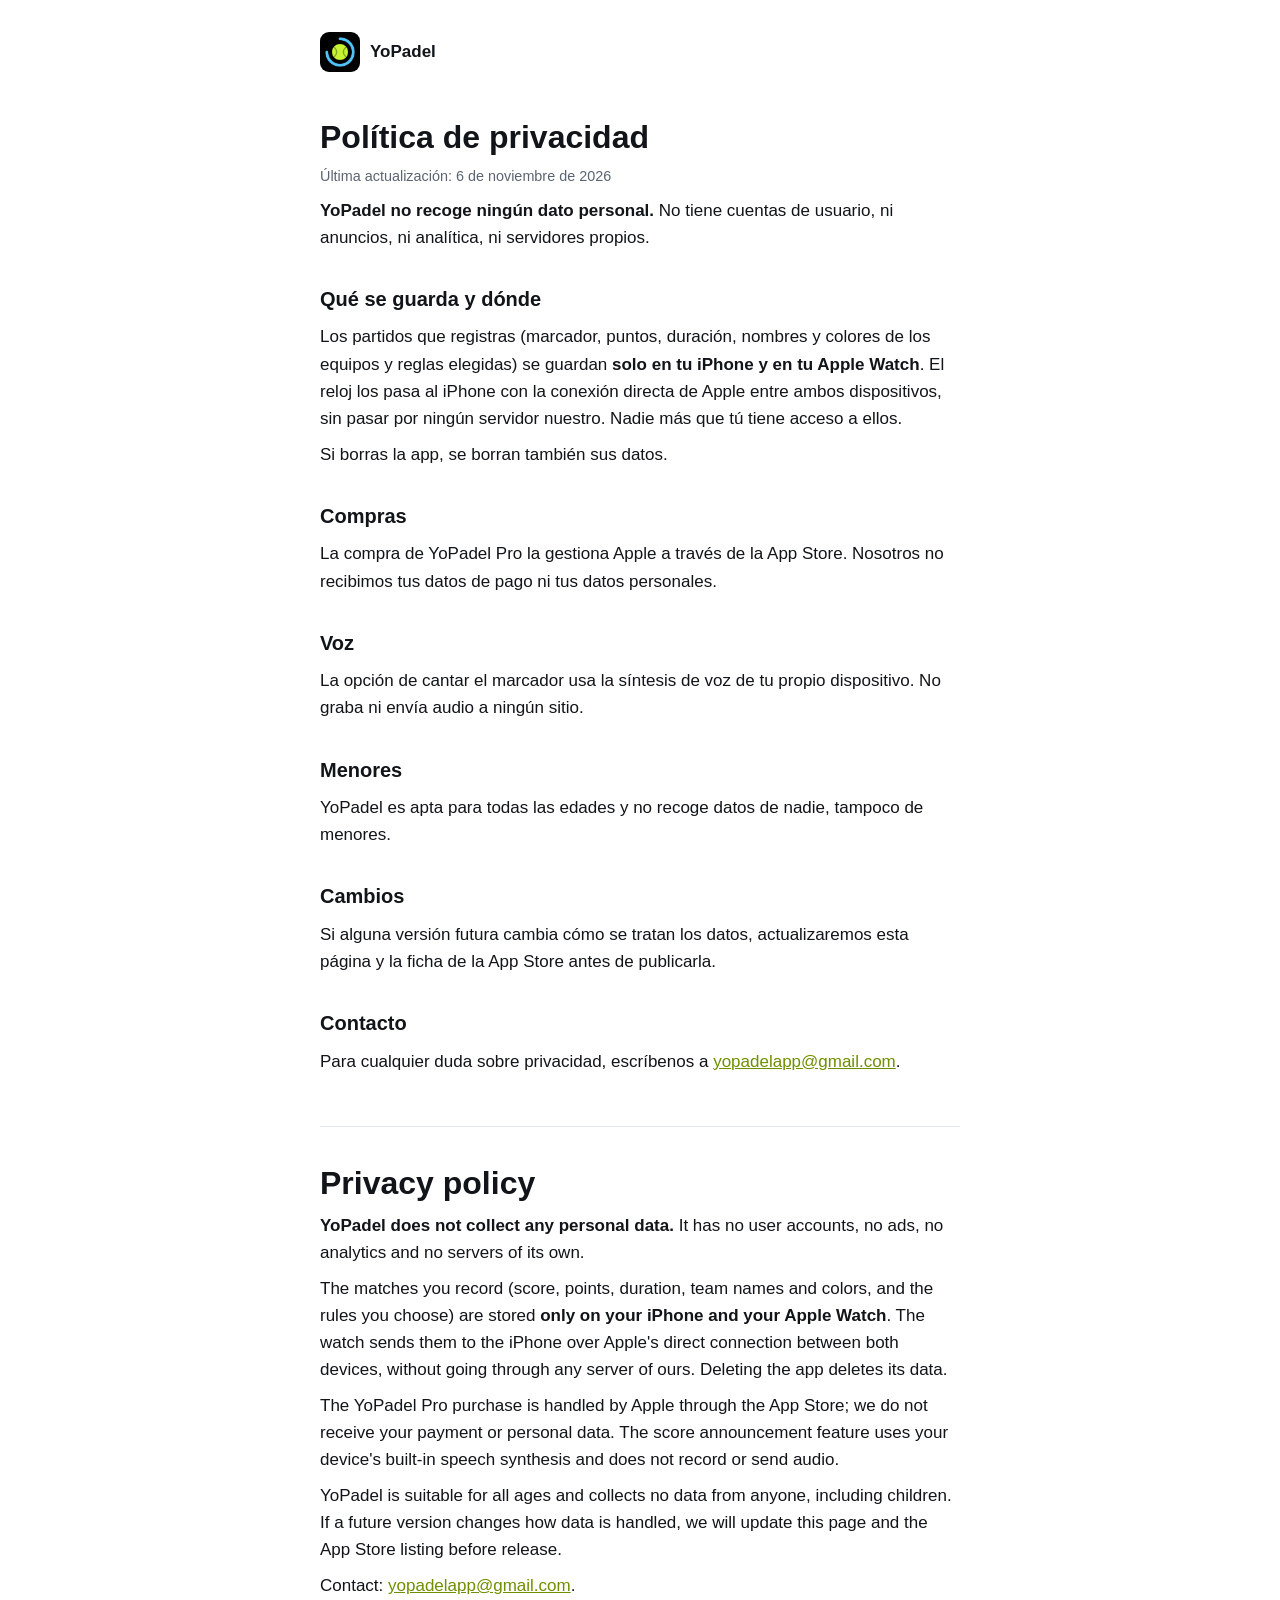
==== yopadel/privacidad.html @ 03afadad "Web de ScrappyShip: portada y YoPadel en su carpeta" ====
<!doctype html>
<html lang="es">
<head>
<meta charset="utf-8">
<meta name="viewport" content="width=device-width, initial-scale=1">
<title>YoPadel · Política de privacidad</title>
<link rel="stylesheet" href="estilo.css">
</head>
<body>
<main>
  <a class="marca" href="index.html"><img src="icono.png" alt="" width="40" height="40"> YoPadel</a>

  <h1>Política de privacidad</h1>
  <p class="fecha">Última actualización: 6 de noviembre de 2026</p>

  <p><strong>YoPadel no recoge ningún dato personal.</strong> No tiene cuentas de usuario, ni anuncios, ni analítica, ni servidores propios.</p>

  <h2>Qué se guarda y dónde</h2>
  <p>Los partidos que registras (marcador, puntos, duración, nombres y colores de los equipos y reglas elegidas) se guardan <strong>solo en tu iPhone y en tu Apple Watch</strong>. El reloj los pasa al iPhone con la conexión directa de Apple entre ambos dispositivos, sin pasar por ningún servidor nuestro. Nadie más que tú tiene acceso a ellos.</p>
  <p>Si borras la app, se borran también sus datos.</p>

  <h2>Compras</h2>
  <p>La compra de YoPadel Pro la gestiona Apple a través de la App Store. Nosotros no recibimos tus datos de pago ni tus datos personales.</p>

  <h2>Voz</h2>
  <p>La opción de cantar el marcador usa la síntesis de voz de tu propio dispositivo. No graba ni envía audio a ningún sitio.</p>

  <h2>Menores</h2>
  <p>YoPadel es apta para todas las edades y no recoge datos de nadie, tampoco de menores.</p>

  <h2>Cambios</h2>
  <p>Si alguna versión futura cambia cómo se tratan los datos, actualizaremos esta página y la ficha de la App Store antes de publicarla.</p>

  <h2>Contacto</h2>
  <p>Para cualquier duda sobre privacidad, escríbenos a <a href="mailto:yopadelapp@gmail.com">yopadelapp@gmail.com</a>.</p>

  <hr>

  <h1 lang="en">Privacy policy</h1>
  <div lang="en">
    <p><strong>YoPadel does not collect any personal data.</strong> It has no user accounts, no ads, no analytics and no servers of its own.</p>
    <p>The matches you record (score, points, duration, team names and colors, and the rules you choose) are stored <strong>only on your iPhone and your Apple Watch</strong>. The watch sends them to the iPhone over Apple's direct connection between both devices, without going through any server of ours. Deleting the app deletes its data.</p>
    <p>The YoPadel Pro purchase is handled by Apple through the App Store; we do not receive your payment or personal data. The score announcement feature uses your device's built-in speech synthesis and does not record or send audio.</p>
    <p>YoPadel is suitable for all ages and collects no data from anyone, including children. If a future version changes how data is handled, we will update this page and the App Store listing before release.</p>
    <p>Contact: <a href="mailto:yopadelapp@gmail.com">yopadelapp@gmail.com</a>.</p>
  </div>
</main>
</body>
</html>
---- yopadel/estilo.css ----
:root { color-scheme: light dark; --fondo: #ffffff; --texto: #111418; --suave: #5b6472; --lima: #6f8f00; --borde: #e3e6ea; }
@media (prefers-color-scheme: dark) { :root { --fondo: #000000; --texto: #f2f4f7; --suave: #9aa4b2; --lima: #c6f432; --borde: #23272e; } }
* { box-sizing: border-box; }
body { margin: 0; background: var(--fondo); color: var(--texto);
  font: 17px/1.6 -apple-system, BlinkMacSystemFont, "SF Pro Text", "Segoe UI", Roboto, sans-serif; }
main { max-width: 680px; margin: 0 auto; padding: 32px max(20px, env(safe-area-inset-left)) 64px; }
h1 { font-size: 2rem; line-height: 1.15; margin: 1.2em 0 .3em; }
h2 { font-size: 1.25rem; margin: 1.6em 0 .3em; }
h3 { font-size: 1.05rem; margin: 1.4em 0 .2em; }
p { margin: .5em 0; }
a { color: var(--lima); }
hr { border: 0; border-top: 1px solid var(--borde); margin: 3em 0 1em; }
.marca { display: inline-flex; align-items: center; gap: 10px; font-weight: 600; color: var(--texto); text-decoration: none; }
.marca img { border-radius: 9px; }
.fecha, .legal { color: var(--suave); font-size: .9rem; }
.portada { text-align: center; padding-top: 12vh; }
.portada .icono { border-radius: 27px; }
.portada h1 { font-size: 2.6rem; margin-top: .5em; }
.lema { font-size: 1.3rem; color: var(--lima); font-weight: 600; }
.pronto { margin-top: 1.5em; color: var(--suave); }
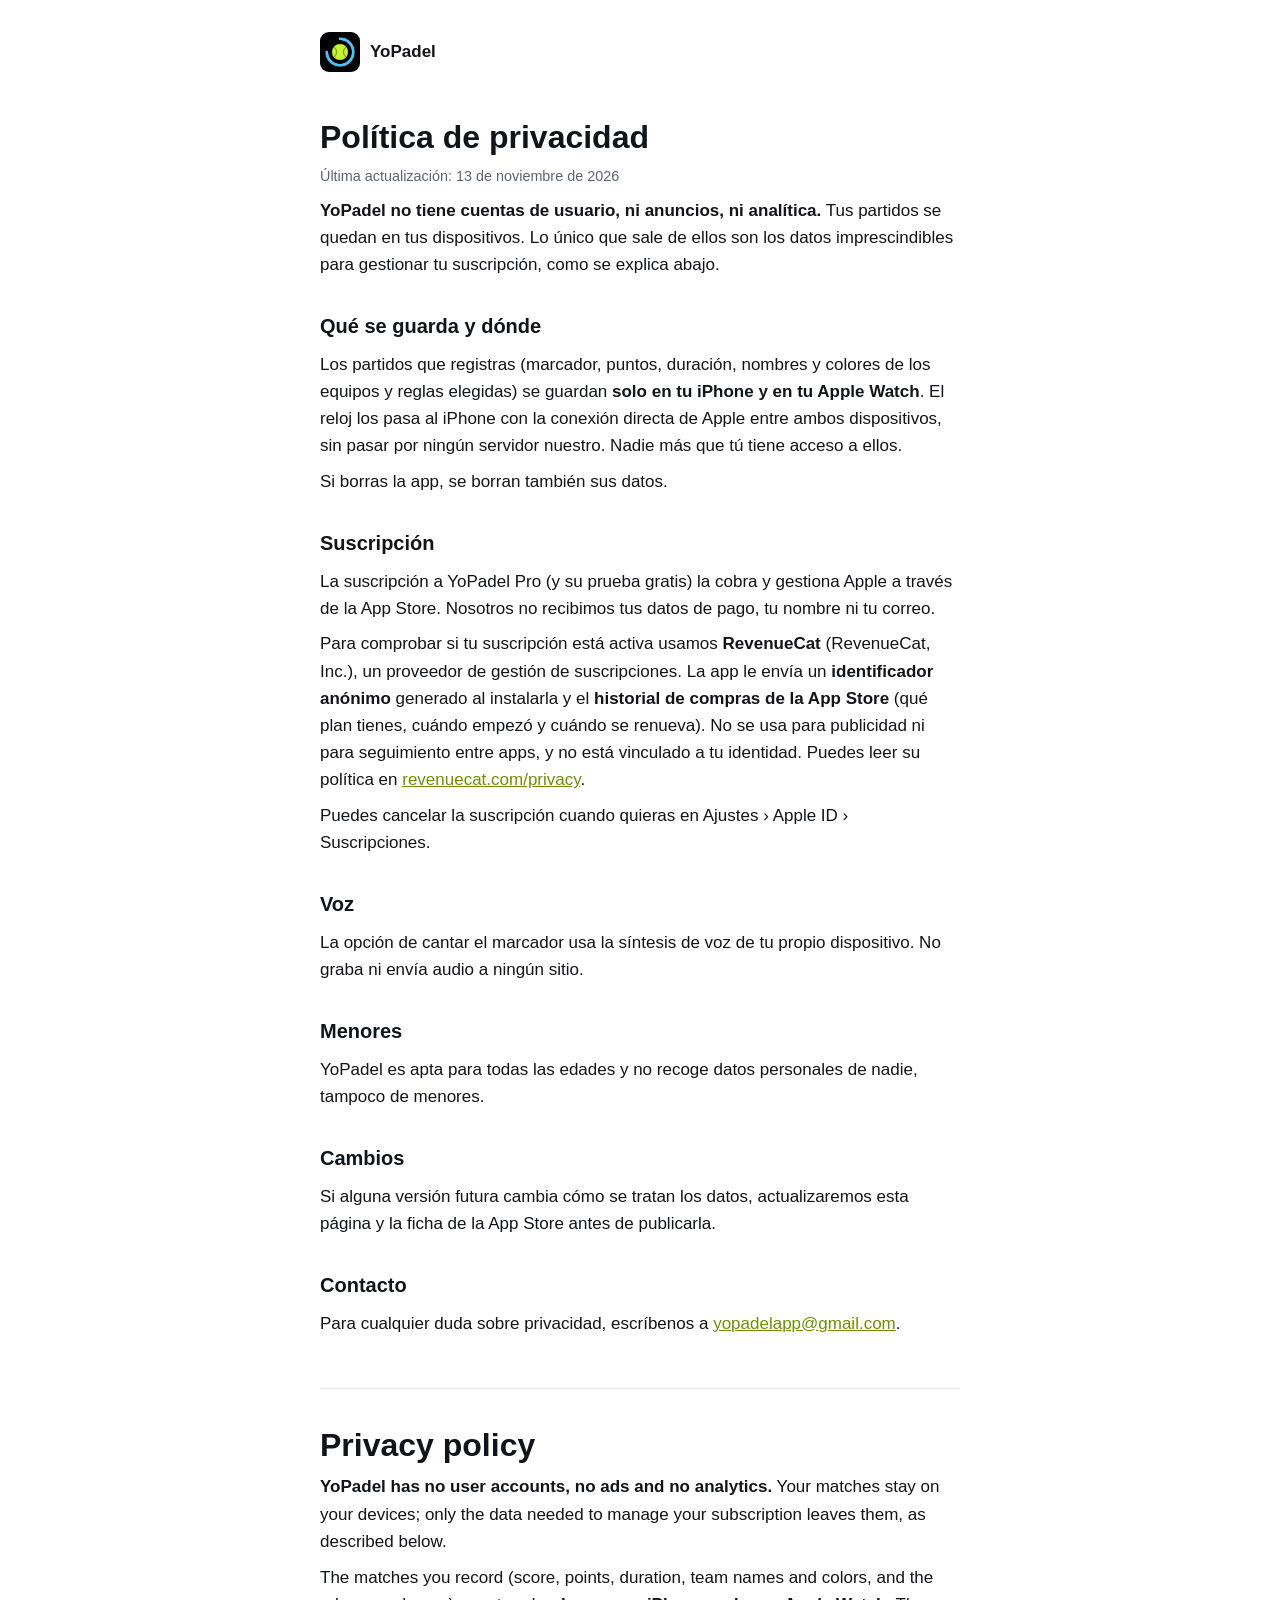
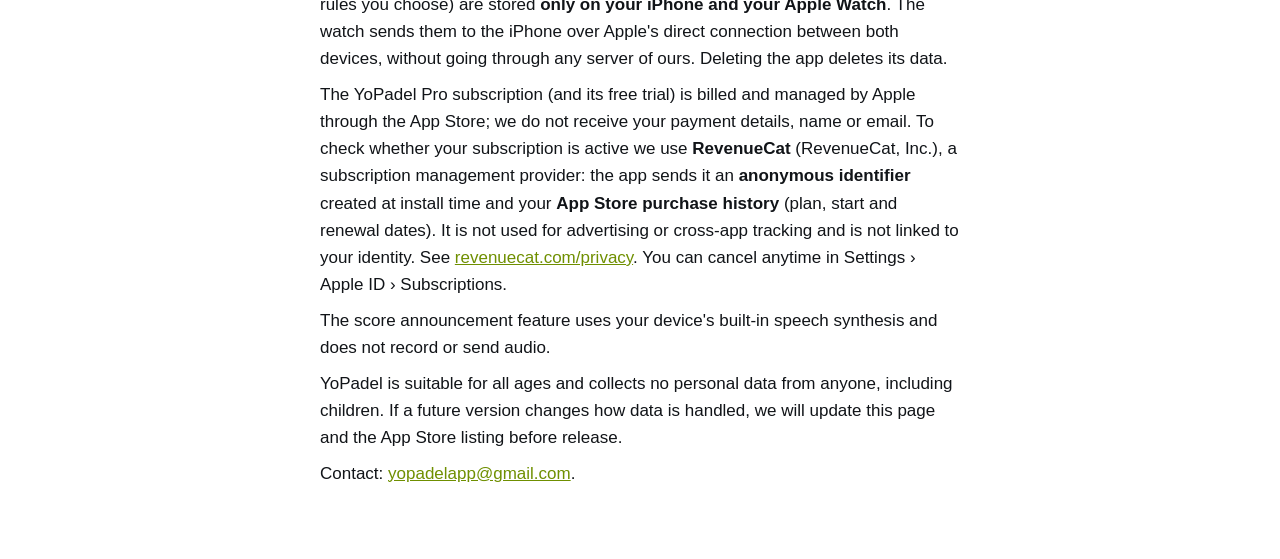
==== commit a7f4e227: "YoPadel: política de privacidad con la suscripción y RevenueCat Co-Authored-By: Claude Opus 5.5 <nor" ====
--- a/yopadel/privacidad.html
+++ b/yopadel/privacidad.html
@@ -11,22 +11,24 @@
   <a class="marca" href="index.html"><img src="icono.png" alt="" width="40" height="40"> YoPadel</a>
 
   <h1>Política de privacidad</h1>
-  <p class="fecha">Última actualización: 6 de noviembre de 2026</p>
+  <p class="fecha">Última actualización: 13 de noviembre de 2026</p>
 
-  <p><strong>YoPadel no recoge ningún dato personal.</strong> No tiene cuentas de usuario, ni anuncios, ni analítica, ni servidores propios.</p>
+  <p><strong>YoPadel no tiene cuentas de usuario, ni anuncios, ni analítica.</strong> Tus partidos se quedan en tus dispositivos. Lo único que sale de ellos son los datos imprescindibles para gestionar tu suscripción, como se explica abajo.</p>
 
   <h2>Qué se guarda y dónde</h2>
   <p>Los partidos que registras (marcador, puntos, duración, nombres y colores de los equipos y reglas elegidas) se guardan <strong>solo en tu iPhone y en tu Apple Watch</strong>. El reloj los pasa al iPhone con la conexión directa de Apple entre ambos dispositivos, sin pasar por ningún servidor nuestro. Nadie más que tú tiene acceso a ellos.</p>
   <p>Si borras la app, se borran también sus datos.</p>
 
-  <h2>Compras</h2>
-  <p>La compra de YoPadel Pro la gestiona Apple a través de la App Store. Nosotros no recibimos tus datos de pago ni tus datos personales.</p>
+  <h2>Suscripción</h2>
+  <p>La suscripción a YoPadel Pro (y su prueba gratis) la cobra y gestiona Apple a través de la App Store. Nosotros no recibimos tus datos de pago, tu nombre ni tu correo.</p>
+  <p>Para comprobar si tu suscripción está activa usamos <strong>RevenueCat</strong> (RevenueCat, Inc.), un proveedor de gestión de suscripciones. La app le envía un <strong>identificador anónimo</strong> generado al instalarla y el <strong>historial de compras de la App Store</strong> (qué plan tienes, cuándo empezó y cuándo se renueva). No se usa para publicidad ni para seguimiento entre apps, y no está vinculado a tu identidad. Puedes leer su política en <a href="https://www.revenuecat.com/privacy">revenuecat.com/privacy</a>.</p>
+  <p>Puedes cancelar la suscripción cuando quieras en Ajustes › Apple ID › Suscripciones.</p>
 
   <h2>Voz</h2>
   <p>La opción de cantar el marcador usa la síntesis de voz de tu propio dispositivo. No graba ni envía audio a ningún sitio.</p>
 
   <h2>Menores</h2>
-  <p>YoPadel es apta para todas las edades y no recoge datos de nadie, tampoco de menores.</p>
+  <p>YoPadel es apta para todas las edades y no recoge datos personales de nadie, tampoco de menores.</p>
 
   <h2>Cambios</h2>
   <p>Si alguna versión futura cambia cómo se tratan los datos, actualizaremos esta página y la ficha de la App Store antes de publicarla.</p>
@@ -38,10 +40,11 @@
 
   <h1 lang="en">Privacy policy</h1>
   <div lang="en">
-    <p><strong>YoPadel does not collect any personal data.</strong> It has no user accounts, no ads, no analytics and no servers of its own.</p>
+    <p><strong>YoPadel has no user accounts, no ads and no analytics.</strong> Your matches stay on your devices; only the data needed to manage your subscription leaves them, as described below.</p>
     <p>The matches you record (score, points, duration, team names and colors, and the rules you choose) are stored <strong>only on your iPhone and your Apple Watch</strong>. The watch sends them to the iPhone over Apple's direct connection between both devices, without going through any server of ours. Deleting the app deletes its data.</p>
-    <p>The YoPadel Pro purchase is handled by Apple through the App Store; we do not receive your payment or personal data. The score announcement feature uses your device's built-in speech synthesis and does not record or send audio.</p>
-    <p>YoPadel is suitable for all ages and collects no data from anyone, including children. If a future version changes how data is handled, we will update this page and the App Store listing before release.</p>
+    <p>The YoPadel Pro subscription (and its free trial) is billed and managed by Apple through the App Store; we do not receive your payment details, name or email. To check whether your subscription is active we use <strong>RevenueCat</strong> (RevenueCat, Inc.), a subscription management provider: the app sends it an <strong>anonymous identifier</strong> created at install time and your <strong>App Store purchase history</strong> (plan, start and renewal dates). It is not used for advertising or cross-app tracking and is not linked to your identity. See <a href="https://www.revenuecat.com/privacy">revenuecat.com/privacy</a>. You can cancel anytime in Settings › Apple ID › Subscriptions.</p>
+    <p>The score announcement feature uses your device's built-in speech synthesis and does not record or send audio.</p>
+    <p>YoPadel is suitable for all ages and collects no personal data from anyone, including children. If a future version changes how data is handled, we will update this page and the App Store listing before release.</p>
     <p>Contact: <a href="mailto:yopadelapp@gmail.com">yopadelapp@gmail.com</a>.</p>
   </div>
 </main>
